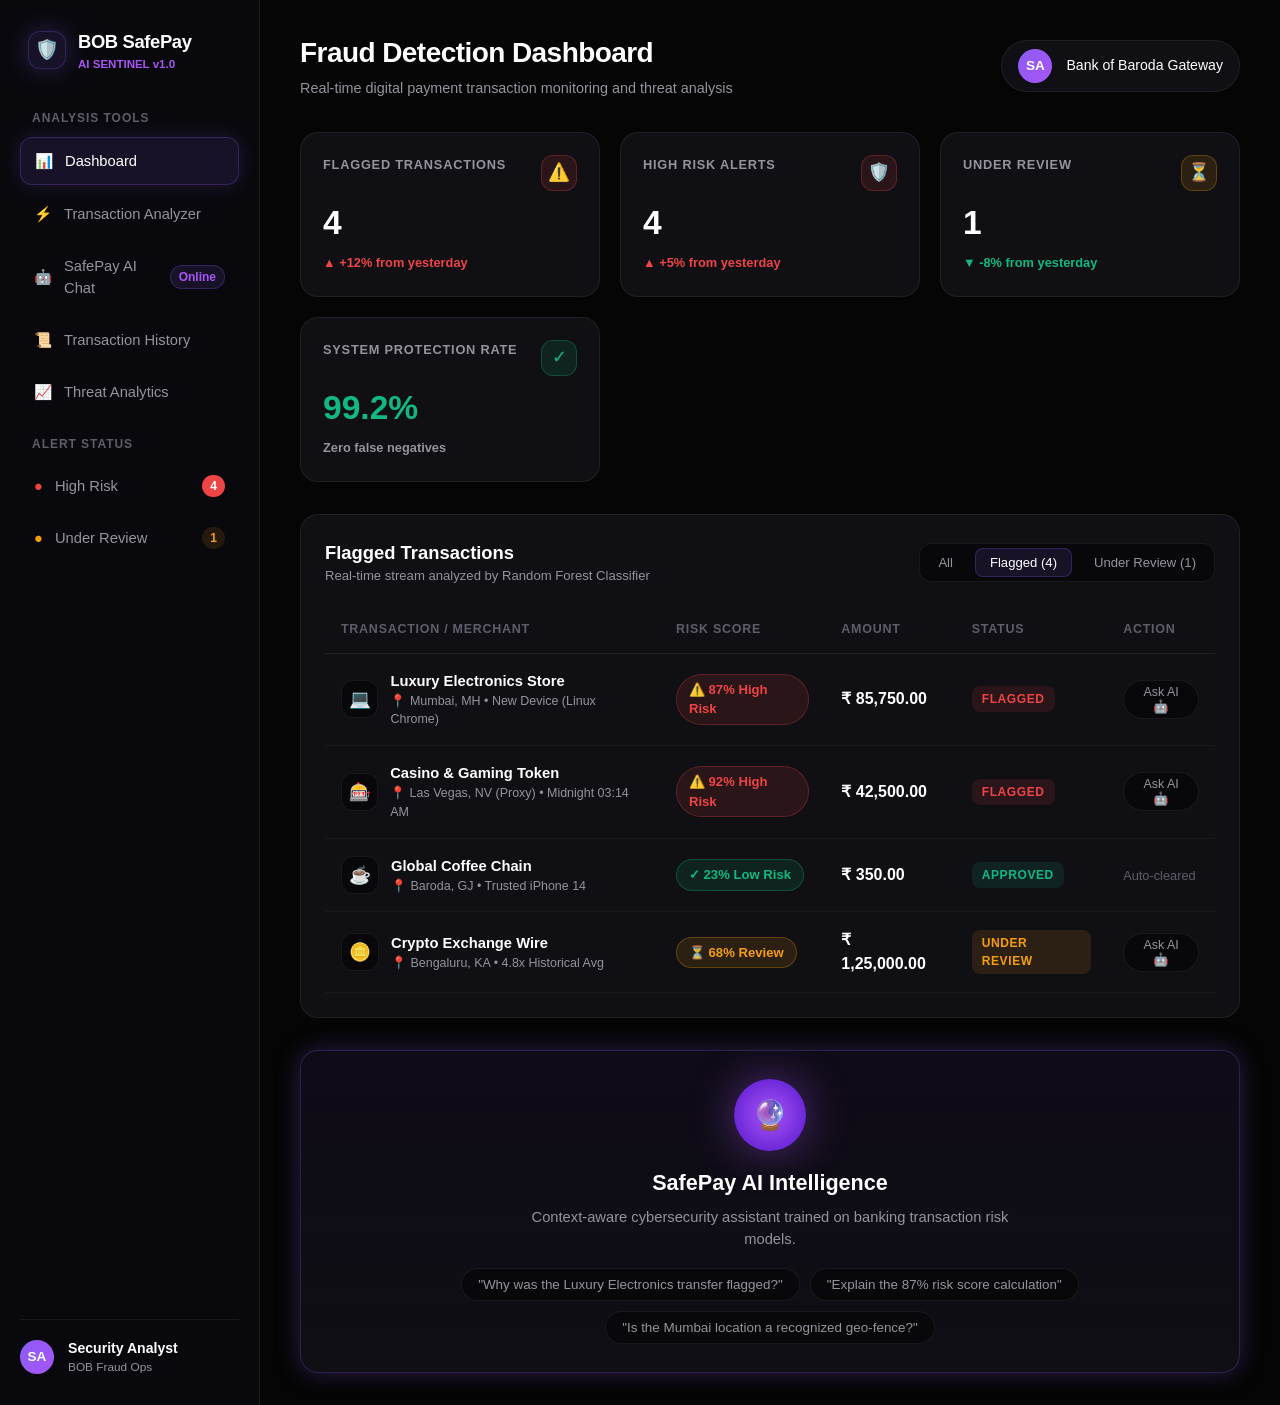
==== frontend/design_system.html @ 81b3e342 "feat: design system upgraded with Finora sidebar, FraudGuard threat tables, and Novbank AI orb" ====
<!DOCTYPE html>
<html lang="en">
<head>
  <meta charset="UTF-8">
  <meta name="viewport" content="width=device-width, initial-scale=1.0">
  <title>BOB SafePay AI — Security Operations Showcase</title>
  <link rel="stylesheet" href="css/style.css">
</head>
<body>

  <div class="app-layout">
    
    <!-- LEFT SIDEBAR (Finora Style) -->
    <aside class="sidebar">
      <div>
        <div class="brand">
          <div class="brand-icon">🛡️</div>
          <div>
            <div class="brand-title">BOB SafePay</div>
            <div style="font-size: 0.72rem; color: var(--purple-bright); font-weight: 600;">AI SENTINEL v1.0</div>
          </div>
        </div>

        <div class="nav-section-title">Analysis Tools</div>
        <ul class="nav-list">
          <li class="nav-item active">
            <div class="nav-item-content">
              <span>📊</span>
              <span>Dashboard</span>
            </div>
          </li>
          <li class="nav-item">
            <div class="nav-item-content">
              <span>⚡</span>
              <span>Transaction Analyzer</span>
            </div>
          </li>
          <li class="nav-item">
            <div class="nav-item-content">
              <span>🤖</span>
              <span>SafePay AI Chat</span>
            </div>
            <span class="nav-badge" style="background: var(--purple-subtle); color: var(--purple-bright); border: 1px solid var(--purple-border);">Online</span>
          </li>
          <li class="nav-item">
            <div class="nav-item-content">
              <span>📜</span>
              <span>Transaction History</span>
            </div>
          </li>
          <li class="nav-item">
            <div class="nav-item-content">
              <span>📈</span>
              <span>Threat Analytics</span>
            </div>
          </li>
        </ul>

        <div class="nav-section-title">Alert Status</div>
        <ul class="nav-list">
          <li class="nav-item">
            <div class="nav-item-content">
              <span style="color: var(--color-risk);">●</span>
              <span>High Risk</span>
            </div>
            <span class="nav-badge nav-badge-risk">4</span>
          </li>
          <li class="nav-item">
            <div class="nav-item-content">
              <span style="color: var(--color-review);">●</span>
              <span>Under Review</span>
            </div>
            <span class="nav-badge" style="background: var(--color-review-bg); color: var(--color-review);">1</span>
          </li>
        </ul>
      </div>

      <!-- Bottom User Snippet -->
      <div style="border-top: 1px solid var(--border-subtle); padding-top: 18px;">
        <div class="user-profile" style="background: transparent; border: none; padding: 0;">
          <div class="avatar">SA</div>
          <div>
            <div style="font-size: 0.88rem; font-weight: 600;">Security Analyst</div>
            <div style="font-size: 0.74rem; color: var(--text-muted);">BOB Fraud Ops</div>
          </div>
        </div>
      </div>
    </aside>

    <!-- MAIN CONTENT AREA -->
    <main class="main-content">
      
      <!-- TOP HEADER -->
      <header class="top-header">
        <div>
          <h1 class="page-title">Fraud Detection Dashboard</h1>
          <p class="page-subtitle">Real-time digital payment transaction monitoring and threat analysis</p>
        </div>
        <div class="user-profile">
          <div class="avatar">SA</div>
          <span style="font-size: 0.88rem; font-weight: 500;">Bank of Baroda Gateway</span>
        </div>
      </header>

      <!-- KPI THREAT CARDS (FraudGuard Style) -->
      <section class="kpi-grid">
        <div class="kpi-card">
          <div class="kpi-header">
            <div class="kpi-title">Flagged Transactions</div>
            <div class="kpi-icon kpi-icon-danger">⚠️</div>
          </div>
          <div class="kpi-value">4</div>
          <div class="kpi-trend trend-up-danger">▲ +12% from yesterday</div>
        </div>

        <div class="kpi-card">
          <div class="kpi-header">
            <div class="kpi-title">High Risk Alerts</div>
            <div class="kpi-icon kpi-icon-danger">🛡️</div>
          </div>
          <div class="kpi-value">4</div>
          <div class="kpi-trend trend-up-danger">▲ +5% from yesterday</div>
        </div>

        <div class="kpi-card">
          <div class="kpi-header">
            <div class="kpi-title">Under Review</div>
            <div class="kpi-icon kpi-icon-warning">⏳</div>
          </div>
          <div class="kpi-value">1</div>
          <div class="kpi-trend trend-down-safe">▼ -8% from yesterday</div>
        </div>

        <div class="kpi-card">
          <div class="kpi-header">
            <div class="kpi-title">System Protection Rate</div>
            <div class="kpi-icon kpi-icon-safe">✓</div>
          </div>
          <div class="kpi-value" style="color: var(--color-safe);">99.2%</div>
          <div class="kpi-trend" style="color: var(--text-muted);">Zero false negatives</div>
        </div>
      </section>

      <!-- FLAGGED TRANSACTIONS TABLE (FraudGuard Style) -->
      <section class="table-card">
        <div class="table-header-row">
          <div>
            <h2 class="table-title">Flagged Transactions</h2>
            <p style="font-size: 0.82rem; color: var(--text-muted);">Real-time stream analyzed by Random Forest Classifier</p>
          </div>
          <div class="filter-tabs">
            <button class="filter-tab">All</button>
            <button class="filter-tab active">Flagged (4)</button>
            <button class="filter-tab">Under Review (1)</button>
          </div>
        </div>

        <table class="fraud-table">
          <thead>
            <tr>
              <th>Transaction / Merchant</th>
              <th>Risk Score</th>
              <th>Amount</th>
              <th>Status</th>
              <th>Action</th>
            </tr>
          </thead>
          <tbody>
            <tr>
              <td>
                <div class="merchant-cell">
                  <div class="merchant-icon">💻</div>
                  <div>
                    <div class="merchant-name">Luxury Electronics Store</div>
                    <div class="merchant-location">📍 Mumbai, MH • New Device (Linux Chrome)</div>
                  </div>
                </div>
              </td>
              <td>
                <span class="risk-pill risk-pill-high">⚠️ 87% High Risk</span>
              </td>
              <td style="font-weight: 700; font-size: 1rem;">₹ 85,750.00</td>
              <td>
                <span class="status-badge status-flagged">Flagged</span>
              </td>
              <td>
                <button class="ai-chip" style="padding: 4px 10px; font-size: 0.78rem;">Ask AI 🤖</button>
              </td>
            </tr>

            <tr>
              <td>
                <div class="merchant-cell">
                  <div class="merchant-icon">🎰</div>
                  <div>
                    <div class="merchant-name">Casino & Gaming Token</div>
                    <div class="merchant-location">📍 Las Vegas, NV (Proxy) • Midnight 03:14 AM</div>
                  </div>
                </div>
              </td>
              <td>
                <span class="risk-pill risk-pill-high">⚠️ 92% High Risk</span>
              </td>
              <td style="font-weight: 700; font-size: 1rem;">₹ 42,500.00</td>
              <td>
                <span class="status-badge status-flagged">Flagged</span>
              </td>
              <td>
                <button class="ai-chip" style="padding: 4px 10px; font-size: 0.78rem;">Ask AI 🤖</button>
              </td>
            </tr>

            <tr>
              <td>
                <div class="merchant-cell">
                  <div class="merchant-icon">☕</div>
                  <div>
                    <div class="merchant-name">Global Coffee Chain</div>
                    <div class="merchant-location">📍 Baroda, GJ • Trusted iPhone 14</div>
                  </div>
                </div>
              </td>
              <td>
                <span class="risk-pill risk-pill-low">✓ 23% Low Risk</span>
              </td>
              <td style="font-weight: 700; font-size: 1rem;">₹ 350.00</td>
              <td>
                <span class="status-badge status-approved">Approved</span>
              </td>
              <td>
                <span style="color: var(--text-dim); font-size: 0.8rem;">Auto-cleared</span>
              </td>
            </tr>

            <tr>
              <td>
                <div class="merchant-cell">
                  <div class="merchant-icon">🪙</div>
                  <div>
                    <div class="merchant-name">Crypto Exchange Wire</div>
                    <div class="merchant-location">📍 Bengaluru, KA • 4.8x Historical Avg</div>
                  </div>
                </div>
              </td>
              <td>
                <span class="risk-pill risk-pill-review">⏳ 68% Review</span>
              </td>
              <td style="font-weight: 700; font-size: 1rem;">₹ 1,25,000.00</td>
              <td>
                <span class="status-badge status-review">Under Review</span>
              </td>
              <td>
                <button class="ai-chip" style="padding: 4px 10px; font-size: 0.78rem;">Ask AI 🤖</button>
              </td>
            </tr>
          </tbody>
        </table>
      </section>

      <!-- NOVBank-Style AI AGENT SECTION -->
      <section class="ai-agent-card">
        <div class="ai-orb">🔮</div>
        <h3 style="font-size: 1.35rem; font-weight: 700; margin-bottom: 6px;">SafePay AI Intelligence</h3>
        <p style="color: var(--text-muted); font-size: 0.92rem; max-width: 520px; margin: 0 auto;">
          Context-aware cybersecurity assistant trained on banking transaction risk models.
        </p>

        <div class="ai-chips-container">
          <button class="ai-chip">"Why was the Luxury Electronics transfer flagged?"</button>
          <button class="ai-chip">"Explain the 87% risk score calculation"</button>
          <button class="ai-chip">"Is the Mumbai location a recognized geo-fence?"</button>
        </div>
      </section>

    </main>

  </div>

</body>
</html>
---- frontend/css/style.css ----
/* ==========================================================================
   BOB SafePay AI — Premium FinTech & Cybersecurity Design System
   Inspired by: Finora Dashboard + FraudGuard Monitor + Novbank AI
   Palette: Pitch Black (#050505) + Dark Surface (#0D0D11) + Purple Glow (#8B5CF6)
   ========================================================================== */

/* --------------------------------------------------------------------------
   1. Design Tokens
   -------------------------------------------------------------------------- */
:root {
  /* Surfaces */
  --bg-app: #050505;
  --bg-sidebar: #09090D;
  --bg-card: #0F0F14;
  --bg-card-hover: #14141C;
  --bg-input: #08080B;
  --bg-table-row-hover: rgba(139, 92, 246, 0.04);

  /* Typography Colors */
  --text-main: #FFFFFF;
  --text-muted: #94949E;
  --text-dim: #5E5E6B;

  /* Purple Spectrum */
  --purple-primary: #8B5CF6;
  --purple-bright: #A855F7;
  --purple-deep: #6D28D9;
  --purple-subtle: rgba(139, 92, 246, 0.12);
  --purple-border: rgba(139, 92, 246, 0.25);
  --purple-glow: 0 0 25px rgba(139, 92, 246, 0.28);
  --purple-glow-lg: 0 0 45px rgba(168, 85, 247, 0.45);

  /* Security Status Colors (FraudGuard Style) */
  --color-safe: #10B981;
  --color-safe-bg: rgba(16, 185, 129, 0.12);
  --color-safe-border: rgba(16, 185, 129, 0.28);

  --color-review: #F59E0B;
  --color-review-bg: rgba(245, 158, 11, 0.12);
  --color-review-border: rgba(245, 158, 11, 0.28);

  --color-risk: #EF4444;
  --color-risk-bg: rgba(239, 68, 68, 0.12);
  --color-risk-border: rgba(239, 68, 68, 0.28);

  /* Borders & Radii */
  --border-subtle: rgba(255, 255, 255, 0.07);
  --border-card: rgba(255, 255, 255, 0.11);
  --radius-sm: 8px;
  --radius-md: 12px;
  --radius-lg: 18px;
  --radius-full: 9999px;

  /* Transitions */
  --transition: all 0.22s cubic-bezier(0.16, 1, 0.3, 1);
}

/* --------------------------------------------------------------------------
   2. Reset & Global Styles
   -------------------------------------------------------------------------- */
* {
  margin: 0;
  padding: 0;
  box-sizing: border-box;
}

body {
  font-family: -apple-system, BlinkMacSystemFont, 'Segoe UI', Roboto, Helvetica, Arial, sans-serif;
  background-color: var(--bg-app);
  color: var(--text-main);
  line-height: 1.5;
  -webkit-font-smoothing: antialiased;
  min-height: 100vh;
}

a {
  color: inherit;
  text-decoration: none;
}

/* --------------------------------------------------------------------------
   3. App Layout (Finora Inspired: Sidebar + Main Area)
   -------------------------------------------------------------------------- */
.app-layout {
  display: flex;
  min-height: 100vh;
}

.sidebar {
  width: 260px;
  background: var(--bg-sidebar);
  border-right: 1px solid var(--border-subtle);
  padding: 28px 20px;
  display: flex;
  flex-direction: column;
  justify-content: space-between;
  flex-shrink: 0;
}

.main-content {
  flex: 1;
  padding: 32px 40px;
  overflow-y: auto;
}

/* --------------------------------------------------------------------------
   4. Sidebar Elements
   -------------------------------------------------------------------------- */
.brand {
  display: flex;
  align-items: center;
  gap: 12px;
  margin-bottom: 36px;
  padding-left: 8px;
}

.brand-icon {
  width: 38px;
  height: 38px;
  background: var(--purple-subtle);
  border: 1px solid var(--purple-border);
  border-radius: var(--radius-md);
  display: flex;
  align-items: center;
  justify-content: center;
  font-size: 1.2rem;
  color: var(--purple-bright);
  box-shadow: var(--purple-glow);
}

.brand-title {
  font-size: 1.15rem;
  font-weight: 700;
  letter-spacing: -0.02em;
}

.nav-section-title {
  font-size: 0.75rem;
  text-transform: uppercase;
  letter-spacing: 0.08em;
  color: var(--text-dim);
  margin: 20px 0 10px 12px;
  font-weight: 600;
}

.nav-list {
  list-style: none;
  display: flex;
  flex-direction: column;
  gap: 6px;
}

.nav-item {
  display: flex;
  align-items: center;
  justify-content: space-between;
  padding: 12px 14px;
  border-radius: var(--radius-md);
  color: var(--text-muted);
  font-size: 0.92rem;
  font-weight: 500;
  transition: var(--transition);
  cursor: pointer;
}

.nav-item:hover {
  color: var(--text-main);
  background: rgba(255, 255, 255, 0.04);
}

.nav-item.active {
  color: #FFFFFF;
  background: var(--purple-subtle);
  border: 1px solid var(--purple-border);
  box-shadow: 0 0 20px rgba(139, 92, 246, 0.18);
}

.nav-item-content {
  display: flex;
  align-items: center;
  gap: 12px;
}

.nav-badge {
  font-size: 0.75rem;
  font-weight: 700;
  padding: 2px 8px;
  border-radius: var(--radius-full);
}

.nav-badge-risk {
  background: var(--color-risk);
  color: #FFFFFF;
}

/* --------------------------------------------------------------------------
   5. Top Header
   -------------------------------------------------------------------------- */
.top-header {
  display: flex;
  justify-content: space-between;
  align-items: center;
  margin-bottom: 32px;
}

.page-title {
  font-size: 1.75rem;
  font-weight: 700;
  letter-spacing: -0.02em;
}

.page-subtitle {
  font-size: 0.9rem;
  color: var(--text-muted);
  margin-top: 4px;
}

.user-profile {
  display: flex;
  align-items: center;
  gap: 14px;
  background: var(--bg-card);
  border: 1px solid var(--border-subtle);
  padding: 8px 16px;
  border-radius: var(--radius-full);
}

.avatar {
  width: 34px;
  height: 34px;
  border-radius: 50%;
  background: linear-gradient(135deg, var(--purple-primary), var(--purple-bright));
  display: flex;
  align-items: center;
  justify-content: center;
  font-weight: 700;
  font-size: 0.85rem;
}

/* --------------------------------------------------------------------------
   6. FraudGuard-Style KPI Threat Cards
   -------------------------------------------------------------------------- */
.kpi-grid {
  display: grid;
  grid-template-columns: repeat(auto-fit, minmax(240px, 1fr));
  gap: 20px;
  margin-bottom: 32px;
}

.kpi-card {
  background: var(--bg-card);
  border: 1px solid var(--border-subtle);
  border-radius: var(--radius-lg);
  padding: 22px;
  transition: var(--transition);
  position: relative;
  overflow: hidden;
}

.kpi-card:hover {
  background: var(--bg-card-hover);
  border-color: var(--border-card);
  transform: translateY(-2px);
}

.kpi-header {
  display: flex;
  justify-content: space-between;
  align-items: flex-start;
  margin-bottom: 14px;
}

.kpi-title {
  font-size: 0.8rem;
  font-weight: 600;
  text-transform: uppercase;
  letter-spacing: 0.06em;
  color: var(--text-muted);
}

.kpi-icon {
  width: 36px;
  height: 36px;
  border-radius: var(--radius-md);
  display: flex;
  align-items: center;
  justify-content: center;
  font-size: 1.1rem;
}

.kpi-icon-danger {
  background: var(--color-risk-bg);
  border: 1px solid var(--color-risk-border);
  color: var(--color-risk);
}

.kpi-icon-warning {
  background: var(--color-review-bg);
  border: 1px solid var(--color-review-border);
  color: var(--color-review);
}

.kpi-icon-safe {
  background: var(--color-safe-bg);
  border: 1px solid var(--color-safe-border);
  color: var(--color-safe);
}

.kpi-value {
  font-size: 2.1rem;
  font-weight: 700;
  line-height: 1.1;
  margin-bottom: 8px;
}

.kpi-trend {
  display: inline-flex;
  align-items: center;
  gap: 5px;
  font-size: 0.8rem;
  font-weight: 600;
}

.trend-up-danger {
  color: var(--color-risk);
}

.trend-down-safe {
  color: var(--color-safe);
}

/* --------------------------------------------------------------------------
   7. FraudGuard-Style Flagged Transactions Table
   -------------------------------------------------------------------------- */
.table-card {
  background: var(--bg-card);
  border: 1px solid var(--border-subtle);
  border-radius: var(--radius-lg);
  padding: 24px;
  margin-bottom: 32px;
}

.table-header-row {
  display: flex;
  justify-content: space-between;
  align-items: center;
  margin-bottom: 20px;
}

.table-title {
  font-size: 1.15rem;
  font-weight: 700;
}

.filter-tabs {
  display: flex;
  gap: 8px;
  background: var(--bg-input);
  padding: 4px;
  border-radius: var(--radius-md);
  border: 1px solid var(--border-subtle);
}

.filter-tab {
  padding: 6px 14px;
  border-radius: var(--radius-sm);
  font-size: 0.82rem;
  font-weight: 500;
  color: var(--text-muted);
  cursor: pointer;
  border: none;
  background: transparent;
  transition: var(--transition);
}

.filter-tab.active {
  background: var(--purple-subtle);
  color: var(--text-main);
  border: 1px solid var(--purple-border);
}

.fraud-table {
  width: 100%;
  border-collapse: collapse;
  text-align: left;
}

.fraud-table th {
  padding: 14px 16px;
  font-size: 0.78rem;
  text-transform: uppercase;
  letter-spacing: 0.06em;
  color: var(--text-dim);
  border-bottom: 1px solid var(--border-subtle);
  font-weight: 600;
}

.fraud-table td {
  padding: 16px;
  border-bottom: 1px solid rgba(255, 255, 255, 0.04);
  font-size: 0.92rem;
}

.fraud-table tr:hover td {
  background: var(--bg-table-row-hover);
}

.merchant-cell {
  display: flex;
  align-items: center;
  gap: 12px;
}

.merchant-icon {
  width: 38px;
  height: 38px;
  border-radius: var(--radius-md);
  background: var(--bg-input);
  border: 1px solid var(--border-subtle);
  display: flex;
  align-items: center;
  justify-content: center;
  font-size: 1.1rem;
}

.merchant-name {
  font-weight: 600;
  color: var(--text-main);
}

.merchant-location {
  font-size: 0.78rem;
  color: var(--text-muted);
}

.risk-pill {
  display: inline-flex;
  align-items: center;
  gap: 6px;
  font-weight: 600;
  font-size: 0.82rem;
  padding: 5px 12px;
  border-radius: var(--radius-full);
}

.risk-pill-high {
  background: var(--color-risk-bg);
  border: 1px solid var(--color-risk-border);
  color: var(--color-risk);
}

.risk-pill-low {
  background: var(--color-safe-bg);
  border: 1px solid var(--color-safe-border);
  color: var(--color-safe);
}

.risk-pill-review {
  background: var(--color-review-bg);
  border: 1px solid var(--color-review-border);
  color: var(--color-review);
}

.status-badge {
  display: inline-block;
  font-size: 0.75rem;
  font-weight: 700;
  letter-spacing: 0.05em;
  padding: 4px 10px;
  border-radius: var(--radius-sm);
  text-transform: uppercase;
}

.status-flagged {
  background: var(--color-risk-bg);
  color: var(--color-risk);
}

.status-approved {
  background: var(--color-safe-bg);
  color: var(--color-safe);
}

.status-review {
  background: var(--color-review-bg);
  color: var(--color-review);
}

/* --------------------------------------------------------------------------
   8. Novbank-Style AI Assistant Security Orb
   -------------------------------------------------------------------------- */
.ai-agent-card {
  background: linear-gradient(180deg, rgba(139, 92, 246, 0.08) 0%, var(--bg-card) 100%);
  border: 1px solid var(--purple-border);
  box-shadow: var(--purple-glow);
  border-radius: var(--radius-lg);
  padding: 28px;
  text-align: center;
  position: relative;
  overflow: hidden;
}

.ai-orb {
  width: 72px;
  height: 72px;
  border-radius: 50%;
  margin: 0 auto 16px;
  background: radial-gradient(circle, var(--purple-bright) 0%, var(--purple-deep) 70%, transparent 100%);
  box-shadow: var(--purple-glow-lg);
  animation: orb-pulse 3s infinite ease-in-out;
  display: flex;
  align-items: center;
  justify-content: center;
  font-size: 1.8rem;
}

@keyframes orb-pulse {
  0%, 100% {
    transform: scale(1);
    box-shadow: 0 0 25px rgba(168, 85, 247, 0.4);
  }
  50% {
    transform: scale(1.08);
    box-shadow: 0 0 45px rgba(168, 85, 247, 0.7);
  }
}

.ai-chips-container {
  display: flex;
  justify-content: center;
  gap: 10px;
  flex-wrap: wrap;
  margin-top: 18px;
}

.ai-chip {
  background: var(--bg-input);
  border: 1px solid var(--border-subtle);
  color: var(--text-muted);
  font-size: 0.84rem;
  padding: 8px 16px;
  border-radius: var(--radius-full);
  cursor: pointer;
  transition: var(--transition);
}

.ai-chip:hover {
  background: var(--purple-subtle);
  border-color: var(--purple-border);
  color: var(--text-main);
  transform: translateY(-1px);
}
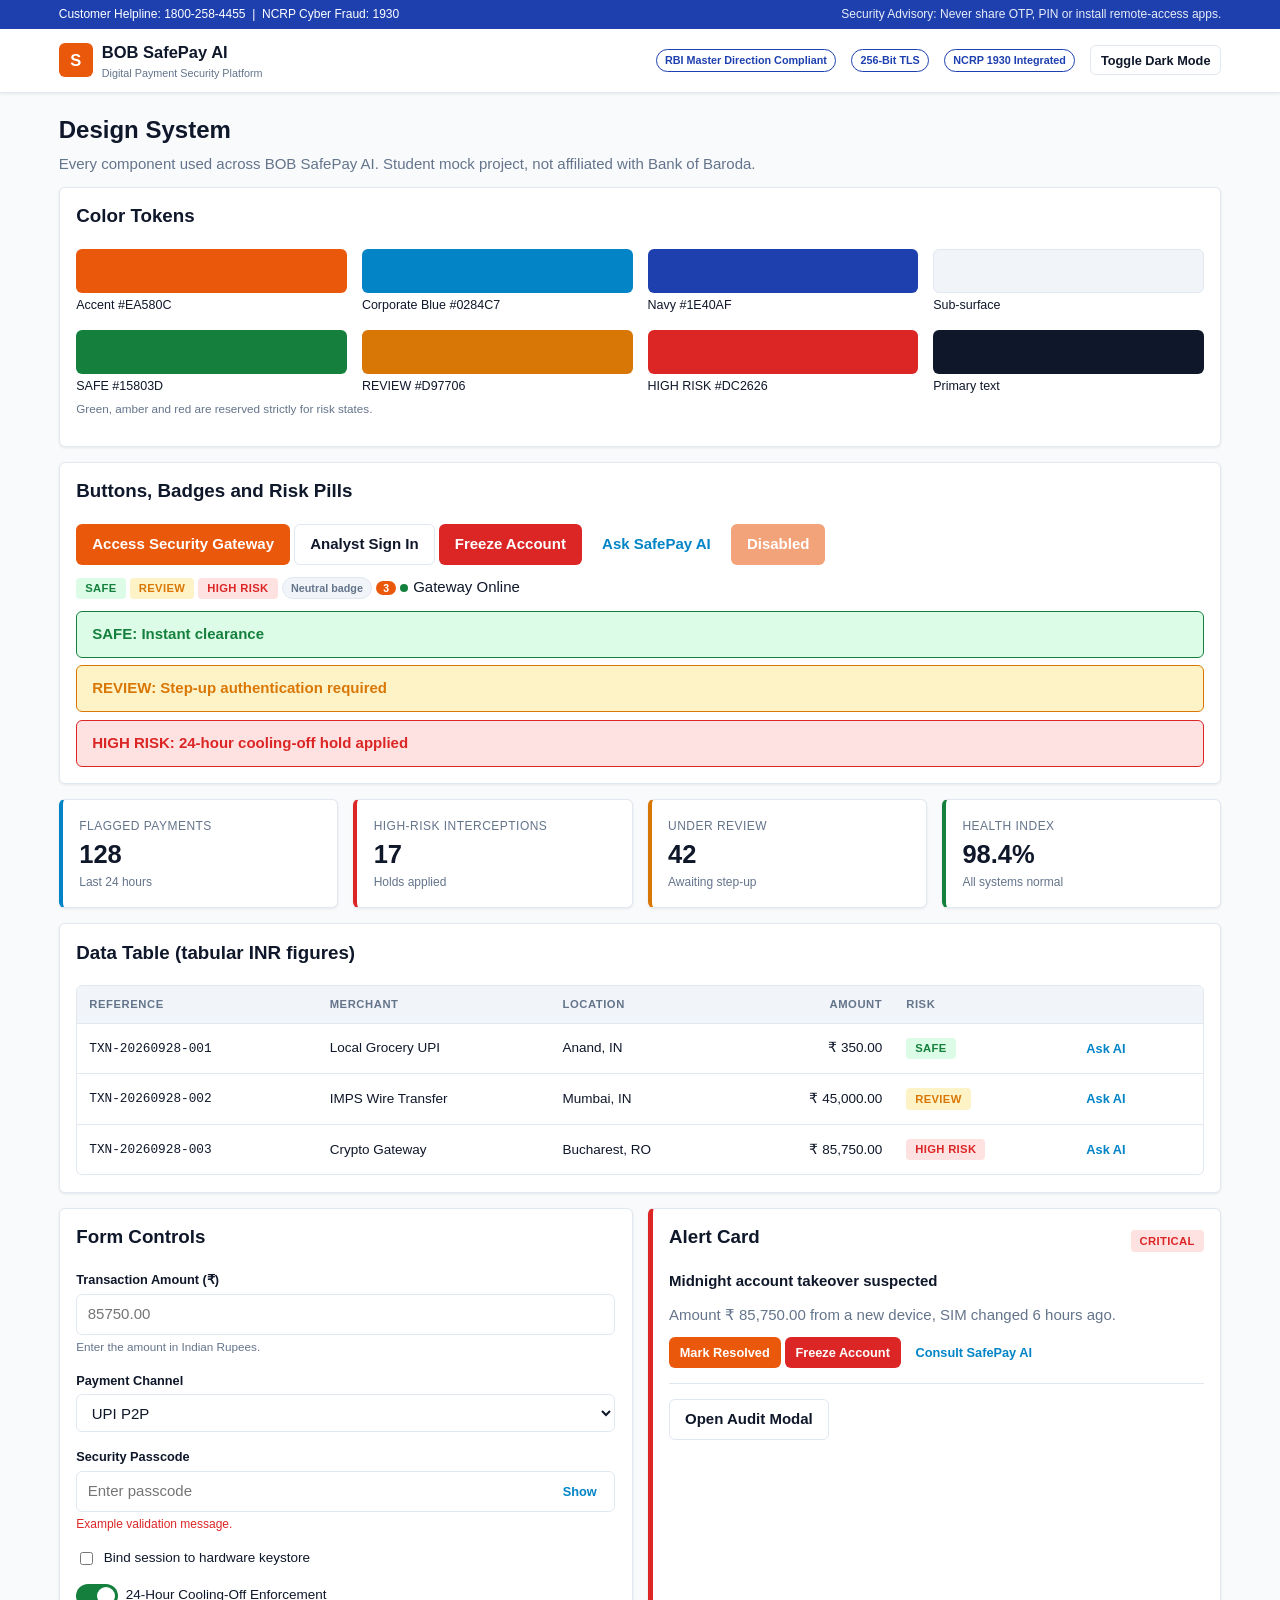
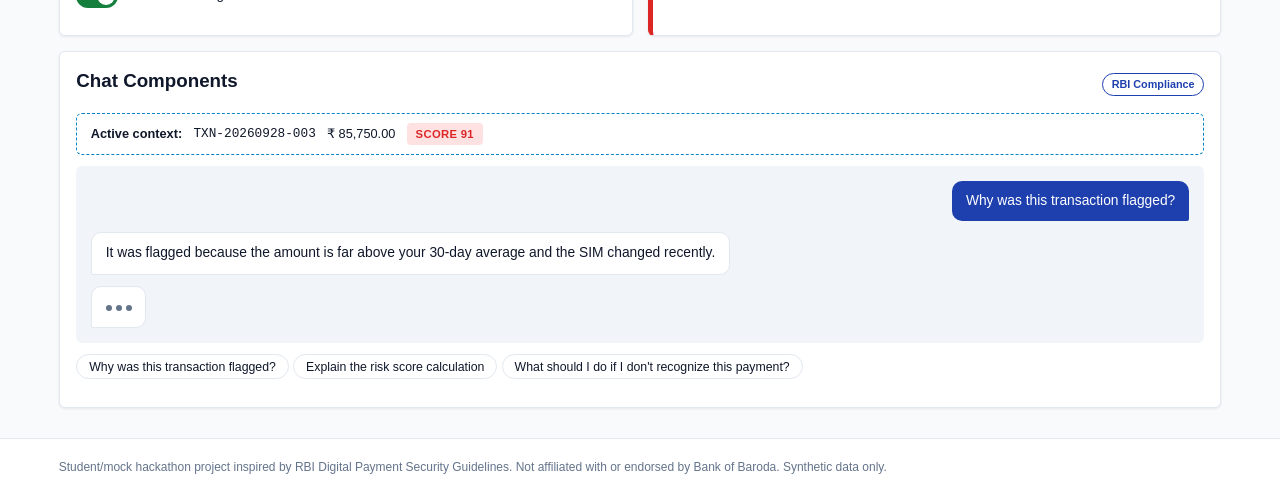
==== commit 5bf6da99: "feat: institutional banking design system and component style guide" ====
--- a/frontend/design_system.html
+++ b/frontend/design_system.html
@@ -3,278 +3,203 @@
 <head>
   <meta charset="UTF-8">
   <meta name="viewport" content="width=device-width, initial-scale=1.0">
-  <title>BOB SafePay AI — Security Operations Showcase</title>
+  <title>Design System | BOB SafePay AI</title>
   <link rel="stylesheet" href="css/style.css">
 </head>
 <body>
 
-  <div class="app-layout">
-    
-    <!-- LEFT SIDEBAR (Finora Style) -->
-    <aside class="sidebar">
-      <div>
-        <div class="brand">
-          <div class="brand-icon">🛡️</div>
-          <div>
-            <div class="brand-title">BOB SafePay</div>
-            <div style="font-size: 0.72rem; color: var(--purple-bright); font-weight: 600;">AI SENTINEL v1.0</div>
-          </div>
-        </div>
-
-        <div class="nav-section-title">Analysis Tools</div>
-        <ul class="nav-list">
-          <li class="nav-item active">
-            <div class="nav-item-content">
-              <span>📊</span>
-              <span>Dashboard</span>
-            </div>
-          </li>
-          <li class="nav-item">
-            <div class="nav-item-content">
-              <span>⚡</span>
-              <span>Transaction Analyzer</span>
-            </div>
-          </li>
-          <li class="nav-item">
-            <div class="nav-item-content">
-              <span>🤖</span>
-              <span>SafePay AI Chat</span>
-            </div>
-            <span class="nav-badge" style="background: var(--purple-subtle); color: var(--purple-bright); border: 1px solid var(--purple-border);">Online</span>
-          </li>
-          <li class="nav-item">
-            <div class="nav-item-content">
-              <span>📜</span>
-              <span>Transaction History</span>
-            </div>
-          </li>
-          <li class="nav-item">
-            <div class="nav-item-content">
-              <span>📈</span>
-              <span>Threat Analytics</span>
-            </div>
-          </li>
-        </ul>
-
-        <div class="nav-section-title">Alert Status</div>
-        <ul class="nav-list">
-          <li class="nav-item">
-            <div class="nav-item-content">
-              <span style="color: var(--color-risk);">●</span>
-              <span>High Risk</span>
-            </div>
-            <span class="nav-badge nav-badge-risk">4</span>
-          </li>
-          <li class="nav-item">
-            <div class="nav-item-content">
-              <span style="color: var(--color-review);">●</span>
-              <span>Under Review</span>
-            </div>
-            <span class="nav-badge" style="background: var(--color-review-bg); color: var(--color-review);">1</span>
-          </li>
-        </ul>
-      </div>
-
-      <!-- Bottom User Snippet -->
-      <div style="border-top: 1px solid var(--border-subtle); padding-top: 18px;">
-        <div class="user-profile" style="background: transparent; border: none; padding: 0;">
-          <div class="avatar">SA</div>
-          <div>
-            <div style="font-size: 0.88rem; font-weight: 600;">Security Analyst</div>
-            <div style="font-size: 0.74rem; color: var(--text-muted);">BOB Fraud Ops</div>
-          </div>
-        </div>
-      </div>
-    </aside>
-
-    <!-- MAIN CONTENT AREA -->
-    <main class="main-content">
-      
-      <!-- TOP HEADER -->
-      <header class="top-header">
-        <div>
-          <h1 class="page-title">Fraud Detection Dashboard</h1>
-          <p class="page-subtitle">Real-time digital payment transaction monitoring and threat analysis</p>
-        </div>
-        <div class="user-profile">
-          <div class="avatar">SA</div>
-          <span style="font-size: 0.88rem; font-weight: 500;">Bank of Baroda Gateway</span>
-        </div>
-      </header>
-
-      <!-- KPI THREAT CARDS (FraudGuard Style) -->
-      <section class="kpi-grid">
-        <div class="kpi-card">
-          <div class="kpi-header">
-            <div class="kpi-title">Flagged Transactions</div>
-            <div class="kpi-icon kpi-icon-danger">⚠️</div>
-          </div>
-          <div class="kpi-value">4</div>
-          <div class="kpi-trend trend-up-danger">▲ +12% from yesterday</div>
-        </div>
-
-        <div class="kpi-card">
-          <div class="kpi-header">
-            <div class="kpi-title">High Risk Alerts</div>
-            <div class="kpi-icon kpi-icon-danger">🛡️</div>
-          </div>
-          <div class="kpi-value">4</div>
-          <div class="kpi-trend trend-up-danger">▲ +5% from yesterday</div>
-        </div>
-
-        <div class="kpi-card">
-          <div class="kpi-header">
-            <div class="kpi-title">Under Review</div>
-            <div class="kpi-icon kpi-icon-warning">⏳</div>
-          </div>
-          <div class="kpi-value">1</div>
-          <div class="kpi-trend trend-down-safe">▼ -8% from yesterday</div>
-        </div>
-
-        <div class="kpi-card">
-          <div class="kpi-header">
-            <div class="kpi-title">System Protection Rate</div>
-            <div class="kpi-icon kpi-icon-safe">✓</div>
-          </div>
-          <div class="kpi-value" style="color: var(--color-safe);">99.2%</div>
-          <div class="kpi-trend" style="color: var(--text-muted);">Zero false negatives</div>
-        </div>
-      </section>
-
-      <!-- FLAGGED TRANSACTIONS TABLE (FraudGuard Style) -->
-      <section class="table-card">
-        <div class="table-header-row">
-          <div>
-            <h2 class="table-title">Flagged Transactions</h2>
-            <p style="font-size: 0.82rem; color: var(--text-muted);">Real-time stream analyzed by Random Forest Classifier</p>
-          </div>
-          <div class="filter-tabs">
-            <button class="filter-tab">All</button>
-            <button class="filter-tab active">Flagged (4)</button>
-            <button class="filter-tab">Under Review (1)</button>
-          </div>
-        </div>
-
-        <table class="fraud-table">
+  <div class="top-strip">
+    <div class="container">
+      <span>Customer Helpline: 1800-258-4455 &nbsp;|&nbsp; NCRP Cyber Fraud: 1930</span>
+      <span class="ticker">Security Advisory: Never share OTP, PIN or install remote-access apps.</span>
+    </div>
+  </div>
+
+  <header class="site-header">
+    <div class="container">
+      <a class="brand" href="index.html">
+        <span class="brand-mark">S</span>
+        <span>BOB SafePay AI<small>Digital Payment Security Platform</small></span>
+      </a>
+      <div class="nav-links">
+        <span class="badge badge-compliance">RBI Master Direction Compliant</span>
+        <span class="badge badge-compliance">256-Bit TLS</span>
+        <span class="badge badge-compliance">NCRP 1930 Integrated</span>
+        <button class="btn btn-secondary btn-sm" id="themeBtn" type="button">Toggle Dark Mode</button>
+      </div>
+    </div>
+  </header>
+
+  <main class="container" style="padding-top:1.5rem;">
+    <h1>Design System</h1>
+    <p class="muted">Every component used across BOB SafePay AI. Student mock project, not affiliated with Bank of Baroda.</p>
+
+    <!-- COLOR PALETTE -->
+    <section class="card" style="margin-bottom:1rem;">
+      <div class="card-header"><h2>Color Tokens</h2></div>
+      <div class="grid grid-4">
+        <div><div style="height:44px;background:var(--accent);border-radius:6px"></div><small>Accent #EA580C</small></div>
+        <div><div style="height:44px;background:var(--blue);border-radius:6px"></div><small>Corporate Blue #0284C7</small></div>
+        <div><div style="height:44px;background:var(--navy);border-radius:6px"></div><small>Navy #1E40AF</small></div>
+        <div><div style="height:44px;background:var(--surface-2);border:1px solid var(--border);border-radius:6px"></div><small>Sub-surface</small></div>
+        <div><div style="height:44px;background:var(--safe);border-radius:6px"></div><small>SAFE #15803D</small></div>
+        <div><div style="height:44px;background:var(--review);border-radius:6px"></div><small>REVIEW #D97706</small></div>
+        <div><div style="height:44px;background:var(--high);border-radius:6px"></div><small>HIGH RISK #DC2626</small></div>
+        <div><div style="height:44px;background:var(--text);border-radius:6px"></div><small>Primary text</small></div>
+      </div>
+      <p class="helper">Green, amber and red are reserved strictly for risk states.</p>
+    </section>
+
+    <!-- BUTTONS & PILLS -->
+    <section class="card" style="margin-bottom:1rem;">
+      <div class="card-header"><h2>Buttons, Badges and Risk Pills</h2></div>
+      <p>
+        <button class="btn btn-primary" type="button">Access Security Gateway</button>
+        <button class="btn btn-secondary" type="button">Analyst Sign In</button>
+        <button class="btn btn-danger" type="button">Freeze Account</button>
+        <button class="btn btn-ghost" type="button">Ask SafePay AI</button>
+        <button class="btn btn-primary" type="button" disabled>Disabled</button>
+      </p>
+      <p>
+        <span class="pill pill-safe">Safe</span>
+        <span class="pill pill-review">Review</span>
+        <span class="pill pill-high">High Risk</span>
+        <span class="badge">Neutral badge</span>
+        <span class="nav-badge">3</span>
+        <span><span class="status-dot"></span>Gateway Online</span>
+      </p>
+      <div class="banner banner-safe" style="margin-bottom:.5rem">SAFE: Instant clearance</div>
+      <div class="banner banner-review" style="margin-bottom:.5rem">REVIEW: Step-up authentication required</div>
+      <div class="banner banner-high">HIGH RISK: 24-hour cooling-off hold applied</div>
+    </section>
+
+    <!-- KPI CARDS -->
+    <section style="margin-bottom:1rem;">
+      <div class="grid grid-4">
+        <div class="card kpi kpi-blue"><div class="kpi-label">Flagged Payments</div><div class="kpi-value">128</div><div class="kpi-note">Last 24 hours</div></div>
+        <div class="card kpi kpi-high"><div class="kpi-label">High-Risk Interceptions</div><div class="kpi-value">17</div><div class="kpi-note">Holds applied</div></div>
+        <div class="card kpi kpi-review"><div class="kpi-label">Under Review</div><div class="kpi-value">42</div><div class="kpi-note">Awaiting step-up</div></div>
+        <div class="card kpi kpi-safe"><div class="kpi-label">Health Index</div><div class="kpi-value">98.4%</div><div class="kpi-note">All systems normal</div></div>
+      </div>
+    </section>
+
+    <!-- TABLE -->
+    <section class="card" style="margin-bottom:1rem;">
+      <div class="card-header"><h2>Data Table (tabular INR figures)</h2></div>
+      <div class="table-wrap">
+        <table class="data">
           <thead>
-            <tr>
-              <th>Transaction / Merchant</th>
-              <th>Risk Score</th>
-              <th>Amount</th>
-              <th>Status</th>
-              <th>Action</th>
-            </tr>
+            <tr><th>Reference</th><th>Merchant</th><th>Location</th><th class="num">Amount</th><th>Risk</th><th></th></tr>
           </thead>
           <tbody>
-            <tr>
-              <td>
-                <div class="merchant-cell">
-                  <div class="merchant-icon">💻</div>
-                  <div>
-                    <div class="merchant-name">Luxury Electronics Store</div>
-                    <div class="merchant-location">📍 Mumbai, MH • New Device (Linux Chrome)</div>
-                  </div>
-                </div>
-              </td>
-              <td>
-                <span class="risk-pill risk-pill-high">⚠️ 87% High Risk</span>
-              </td>
-              <td style="font-weight: 700; font-size: 1rem;">₹ 85,750.00</td>
-              <td>
-                <span class="status-badge status-flagged">Flagged</span>
-              </td>
-              <td>
-                <button class="ai-chip" style="padding: 4px 10px; font-size: 0.78rem;">Ask AI 🤖</button>
-              </td>
-            </tr>
-
-            <tr>
-              <td>
-                <div class="merchant-cell">
-                  <div class="merchant-icon">🎰</div>
-                  <div>
-                    <div class="merchant-name">Casino & Gaming Token</div>
-                    <div class="merchant-location">📍 Las Vegas, NV (Proxy) • Midnight 03:14 AM</div>
-                  </div>
-                </div>
-              </td>
-              <td>
-                <span class="risk-pill risk-pill-high">⚠️ 92% High Risk</span>
-              </td>
-              <td style="font-weight: 700; font-size: 1rem;">₹ 42,500.00</td>
-              <td>
-                <span class="status-badge status-flagged">Flagged</span>
-              </td>
-              <td>
-                <button class="ai-chip" style="padding: 4px 10px; font-size: 0.78rem;">Ask AI 🤖</button>
-              </td>
-            </tr>
-
-            <tr>
-              <td>
-                <div class="merchant-cell">
-                  <div class="merchant-icon">☕</div>
-                  <div>
-                    <div class="merchant-name">Global Coffee Chain</div>
-                    <div class="merchant-location">📍 Baroda, GJ • Trusted iPhone 14</div>
-                  </div>
-                </div>
-              </td>
-              <td>
-                <span class="risk-pill risk-pill-low">✓ 23% Low Risk</span>
-              </td>
-              <td style="font-weight: 700; font-size: 1rem;">₹ 350.00</td>
-              <td>
-                <span class="status-badge status-approved">Approved</span>
-              </td>
-              <td>
-                <span style="color: var(--text-dim); font-size: 0.8rem;">Auto-cleared</span>
-              </td>
-            </tr>
-
-            <tr>
-              <td>
-                <div class="merchant-cell">
-                  <div class="merchant-icon">🪙</div>
-                  <div>
-                    <div class="merchant-name">Crypto Exchange Wire</div>
-                    <div class="merchant-location">📍 Bengaluru, KA • 4.8x Historical Avg</div>
-                  </div>
-                </div>
-              </td>
-              <td>
-                <span class="risk-pill risk-pill-review">⏳ 68% Review</span>
-              </td>
-              <td style="font-weight: 700; font-size: 1rem;">₹ 1,25,000.00</td>
-              <td>
-                <span class="status-badge status-review">Under Review</span>
-              </td>
-              <td>
-                <button class="ai-chip" style="padding: 4px 10px; font-size: 0.78rem;">Ask AI 🤖</button>
-              </td>
-            </tr>
+            <tr><td class="mono">TXN-20260928-001</td><td>Local Grocery UPI</td><td>Anand, IN</td><td class="num">&#8377; 350.00</td><td><span class="pill pill-safe">Safe</span></td><td><button class="btn btn-ghost btn-sm" type="button">Ask AI</button></td></tr>
+            <tr><td class="mono">TXN-20260928-002</td><td>IMPS Wire Transfer</td><td>Mumbai, IN</td><td class="num">&#8377; 45,000.00</td><td><span class="pill pill-review">Review</span></td><td><button class="btn btn-ghost btn-sm" type="button">Ask AI</button></td></tr>
+            <tr><td class="mono">TXN-20260928-003</td><td>Crypto Gateway</td><td>Bucharest, RO</td><td class="num">&#8377; 85,750.00</td><td><span class="pill pill-high">High Risk</span></td><td><button class="btn btn-ghost btn-sm" type="button">Ask AI</button></td></tr>
           </tbody>
         </table>
-      </section>
-
-      <!-- NOVBank-Style AI AGENT SECTION -->
-      <section class="ai-agent-card">
-        <div class="ai-orb">🔮</div>
-        <h3 style="font-size: 1.35rem; font-weight: 700; margin-bottom: 6px;">SafePay AI Intelligence</h3>
-        <p style="color: var(--text-muted); font-size: 0.92rem; max-width: 520px; margin: 0 auto;">
-          Context-aware cybersecurity assistant trained on banking transaction risk models.
+      </div>
+    </section>
+
+    <!-- FORM + ALERT -->
+    <section class="grid grid-2" style="margin-bottom:1rem;">
+      <div class="card">
+        <div class="card-header"><h2>Form Controls</h2></div>
+        <div class="form-group">
+          <label for="amt">Transaction Amount (&#8377;)</label>
+          <input class="input" id="amt" type="number" placeholder="85750.00">
+          <div class="helper">Enter the amount in Indian Rupees.</div>
+        </div>
+        <div class="form-group">
+          <label for="ch">Payment Channel</label>
+          <select class="input" id="ch">
+            <option>UPI P2P</option><option>UPI P2M QR</option><option>IMPS Wire</option><option>Crypto Gateway</option>
+          </select>
+        </div>
+        <div class="form-group">
+          <label for="pw">Security Passcode</label>
+          <div class="input-group">
+            <input class="input" id="pw" type="password" placeholder="Enter passcode">
+            <button class="btn btn-ghost btn-sm toggle-vis" type="button" id="showPw">Show</button>
+          </div>
+          <div class="error-text">Example validation message.</div>
+        </div>
+        <div class="check-row"><input type="checkbox" id="bind"><label for="bind">Bind session to hardware keystore</label></div>
+        <p style="margin-top:1rem" class="check-row">
+          <label class="switch"><input type="checkbox" checked aria-label="24-hour cooling-off"><span class="slider"></span></label>
+          24-Hour Cooling-Off Enforcement
         </p>
-
-        <div class="ai-chips-container">
-          <button class="ai-chip">"Why was the Luxury Electronics transfer flagged?"</button>
-          <button class="ai-chip">"Explain the 87% risk score calculation"</button>
-          <button class="ai-chip">"Is the Mumbai location a recognized geo-fence?"</button>
-        </div>
-      </section>
-
-    </main>
-
+      </div>
+
+      <div class="card alert-card alert-critical">
+        <div class="card-header">
+          <h2>Alert Card</h2><span class="pill pill-high">Critical</span>
+        </div>
+        <p><strong>Midnight account takeover suspected</strong></p>
+        <p class="muted">Amount &#8377; 85,750.00 from a new device, SIM changed 6 hours ago.</p>
+        <button class="btn btn-primary btn-sm" type="button">Mark Resolved</button>
+        <button class="btn btn-danger btn-sm" type="button">Freeze Account</button>
+        <button class="btn btn-ghost btn-sm" type="button">Consult SafePay AI</button>
+        <hr style="border:none;border-top:1px solid var(--border);margin:1rem 0">
+        <button class="btn btn-secondary" type="button" id="openModal">Open Audit Modal</button>
+      </div>
+    </section>
+
+    <!-- CHAT -->
+    <section class="card">
+      <div class="card-header"><h2>Chat Components</h2><span class="badge badge-compliance">RBI Compliance</span></div>
+      <div class="context-strip" style="margin-bottom:.75rem">
+        <strong>Active context:</strong>
+        <span class="mono">TXN-20260928-003</span>
+        <span class="num">&#8377; 85,750.00</span>
+        <span class="pill pill-high">Score 91</span>
+      </div>
+      <div class="chat-area">
+        <div class="bubble bubble-user">Why was this transaction flagged?</div>
+        <div class="bubble bubble-ai">It was flagged because the amount is far above your 30-day average and the SIM changed recently.</div>
+        <div class="bubble bubble-ai"><span class="typing"><span></span><span></span><span></span></span></div>
+      </div>
+      <p style="margin-top:.75rem">
+        <button class="chip" type="button">Why was this transaction flagged?</button>
+        <button class="chip" type="button">Explain the risk score calculation</button>
+        <button class="chip" type="button">What should I do if I don't recognize this payment?</button>
+      </p>
+    </section>
+  </main>
+
+  <footer class="site-footer">
+    <div class="container">
+      Student/mock hackathon project inspired by RBI Digital Payment Security Guidelines. Not affiliated with or endorsed by Bank of Baroda. Synthetic data only.
+    </div>
+  </footer>
+
+  <!-- MODAL -->
+  <div class="modal-backdrop" id="modal" role="dialog" aria-modal="true" aria-labelledby="mTitle">
+    <div class="modal">
+      <h2 id="mTitle">Cryptographic Audit Record</h2>
+      <p class="muted">IP 103.21.xx.xx &nbsp;|&nbsp; TEE hash <span class="mono">a91f...c3d2</span></p>
+      <button class="btn btn-primary" type="button" id="closeModal">Close</button>
+    </div>
   </div>
 
+  <script>
+    // Theme toggle
+    document.getElementById('themeBtn').addEventListener('click', function () {
+      var html = document.documentElement;
+      html.setAttribute('data-theme', html.getAttribute('data-theme') === 'dark' ? 'light' : 'dark');
+    });
+    // Show/hide password
+    document.getElementById('showPw').addEventListener('click', function () {
+      var pw = document.getElementById('pw');
+      var show = pw.type === 'password';
+      pw.type = show ? 'text' : 'password';
+      this.textContent = show ? 'Hide' : 'Show';
+    });
+    // Modal
+    var modal = document.getElementById('modal');
+    document.getElementById('openModal').addEventListener('click', function () { modal.classList.add('open'); });
+    document.getElementById('closeModal').addEventListener('click', function () { modal.classList.remove('open'); });
+    modal.addEventListener('click', function (e) { if (e.target === modal) modal.classList.remove('open'); });
+    document.addEventListener('keydown', function (e) { if (e.key === 'Escape') modal.classList.remove('open'); });
+  </script>
 </body>
 </html>
--- a/frontend/css/style.css
+++ b/frontend/css/style.css
@@ -1,552 +1,259 @@
-/* ==========================================================================
-   BOB SafePay AI — Premium FinTech & Cybersecurity Design System
-   Inspired by: Finora Dashboard + FraudGuard Monitor + Novbank AI
-   Palette: Pitch Black (#050505) + Dark Surface (#0D0D11) + Purple Glow (#8B5CF6)
-   ========================================================================== */
-
-/* --------------------------------------------------------------------------
-   1. Design Tokens
-   -------------------------------------------------------------------------- */
+/* ==========================================================
+   BOB SafePay AI - Institutional Design System v1.0
+   ========================================================== */
+
+/* ---------- 1. DESIGN TOKENS (Light theme default) ---------- */
 :root {
-  /* Surfaces */
-  --bg-app: #050505;
-  --bg-sidebar: #09090D;
-  --bg-card: #0F0F14;
-  --bg-card-hover: #14141C;
-  --bg-input: #08080B;
-  --bg-table-row-hover: rgba(139, 92, 246, 0.04);
-
-  /* Typography Colors */
-  --text-main: #FFFFFF;
-  --text-muted: #94949E;
-  --text-dim: #5E5E6B;
-
-  /* Purple Spectrum */
-  --purple-primary: #8B5CF6;
-  --purple-bright: #A855F7;
-  --purple-deep: #6D28D9;
-  --purple-subtle: rgba(139, 92, 246, 0.12);
-  --purple-border: rgba(139, 92, 246, 0.25);
-  --purple-glow: 0 0 25px rgba(139, 92, 246, 0.28);
-  --purple-glow-lg: 0 0 45px rgba(168, 85, 247, 0.45);
-
-  /* Security Status Colors (FraudGuard Style) */
-  --color-safe: #10B981;
-  --color-safe-bg: rgba(16, 185, 129, 0.12);
-  --color-safe-border: rgba(16, 185, 129, 0.28);
-
-  --color-review: #F59E0B;
-  --color-review-bg: rgba(245, 158, 11, 0.12);
-  --color-review-border: rgba(245, 158, 11, 0.28);
-
-  --color-risk: #EF4444;
-  --color-risk-bg: rgba(239, 68, 68, 0.12);
-  --color-risk-border: rgba(239, 68, 68, 0.28);
-
-  /* Borders & Radii */
-  --border-subtle: rgba(255, 255, 255, 0.07);
-  --border-card: rgba(255, 255, 255, 0.11);
-  --radius-sm: 8px;
-  --radius-md: 12px;
-  --radius-lg: 18px;
-  --radius-full: 9999px;
-
-  /* Transitions */
-  --transition: all 0.22s cubic-bezier(0.16, 1, 0.3, 1);
-}
-
-/* --------------------------------------------------------------------------
-   2. Reset & Global Styles
-   -------------------------------------------------------------------------- */
-* {
+  --bg: #F8FAFC;
+  --surface: #FFFFFF;
+  --surface-2: #F1F5F9;
+  --text: #0F172A;
+  --muted: #64748B;
+  --border: #E2E8F0;
+
+  --accent: #EA580C;
+  --accent-hover: #C2410C;
+  --accent-soft: #FFEDD5;
+  --blue: #0284C7;
+  --navy: #1E40AF;
+
+  --safe: #15803D;
+  --safe-soft: #DCFCE7;
+  --review: #D97706;
+  --review-soft: #FEF3C7;
+  --high: #DC2626;
+  --high-soft: #FEE2E2;
+
+  --shadow: 0 1px 3px rgba(0, 0, 0, 0.08);
+  --radius: 6px;
+  --font: "Segoe UI", Roboto, "Helvetica Neue", Arial, sans-serif;
+  --mono: "Consolas", "SFMono-Regular", Menlo, monospace;
+}
+
+/* ---------- 2. DARK THEME ---------- */
+[data-theme="dark"] {
+  --bg: #0B0F19;
+  --surface: #111827;
+  --surface-2: #0F172A;
+  --text: #F8FAFC;
+  --muted: #94A3B8;
+  --border: #1E293B;
+  --accent-soft: #431407;
+  --safe: #16A34A;
+  --safe-soft: #052E16;
+  --review: #F59E0B;
+  --review-soft: #451A03;
+  --high: #EF4444;
+  --high-soft: #450A0A;
+  --shadow: 0 1px 3px rgba(0, 0, 0, 0.5);
+}
+
+/* ---------- 3. BASE ---------- */
+*, *::before, *::after { box-sizing: border-box; }
+html { font-size: 15px; }
+body {
   margin: 0;
-  padding: 0;
-  box-sizing: border-box;
-}
-
-body {
-  font-family: -apple-system, BlinkMacSystemFont, 'Segoe UI', Roboto, Helvetica, Arial, sans-serif;
-  background-color: var(--bg-app);
-  color: var(--text-main);
+  font-family: var(--font);
+  background: var(--bg);
+  color: var(--text);
   line-height: 1.5;
-  -webkit-font-smoothing: antialiased;
-  min-height: 100vh;
-}
-
-a {
-  color: inherit;
-  text-decoration: none;
-}
-
-/* --------------------------------------------------------------------------
-   3. App Layout (Finora Inspired: Sidebar + Main Area)
-   -------------------------------------------------------------------------- */
-.app-layout {
-  display: flex;
-  min-height: 100vh;
-}
-
-.sidebar {
-  width: 260px;
-  background: var(--bg-sidebar);
-  border-right: 1px solid var(--border-subtle);
-  padding: 28px 20px;
-  display: flex;
-  flex-direction: column;
-  justify-content: space-between;
-  flex-shrink: 0;
-}
-
-.main-content {
-  flex: 1;
-  padding: 32px 40px;
-  overflow-y: auto;
-}
-
-/* --------------------------------------------------------------------------
-   4. Sidebar Elements
-   -------------------------------------------------------------------------- */
-.brand {
-  display: flex;
-  align-items: center;
-  gap: 12px;
-  margin-bottom: 36px;
-  padding-left: 8px;
-}
-
-.brand-icon {
-  width: 38px;
-  height: 38px;
-  background: var(--purple-subtle);
-  border: 1px solid var(--purple-border);
-  border-radius: var(--radius-md);
-  display: flex;
-  align-items: center;
-  justify-content: center;
-  font-size: 1.2rem;
-  color: var(--purple-bright);
-  box-shadow: var(--purple-glow);
-}
-
-.brand-title {
-  font-size: 1.15rem;
-  font-weight: 700;
-  letter-spacing: -0.02em;
-}
-
-.nav-section-title {
-  font-size: 0.75rem;
-  text-transform: uppercase;
-  letter-spacing: 0.08em;
-  color: var(--text-dim);
-  margin: 20px 0 10px 12px;
-  font-weight: 600;
-}
-
-.nav-list {
-  list-style: none;
-  display: flex;
-  flex-direction: column;
-  gap: 6px;
-}
-
+}
+h1, h2, h3, h4 { margin: 0 0 0.5rem; line-height: 1.25; }
+h1 { font-size: 1.6rem; }
+h2 { font-size: 1.25rem; }
+h3 { font-size: 1.05rem; }
+p { margin: 0 0 0.75rem; }
+a { color: var(--blue); text-decoration: none; }
+a:hover { text-decoration: underline; }
+:focus-visible { outline: 2px solid var(--blue); outline-offset: 2px; }
+.muted { color: var(--muted); }
+.num { font-variant-numeric: tabular-nums; text-align: right; white-space: nowrap; }
+.mono { font-family: var(--mono); font-size: 0.85rem; }
+.container { max-width: 1200px; margin: 0 auto; padding: 0 1.25rem; }
+.hidden { display: none !important; }
+
+/* ---------- 4. BANK HEADER ---------- */
+.top-strip {
+  background: var(--navy);
+  color: #fff;
+  font-size: 0.8rem;
+  padding: 0.35rem 0;
+}
+.top-strip .container { display: flex; justify-content: space-between; gap: 1rem; flex-wrap: wrap; }
+.ticker { opacity: 0.9; }
+.site-header {
+  background: var(--surface);
+  border-bottom: 1px solid var(--border);
+  box-shadow: var(--shadow);
+}
+.site-header .container { display: flex; align-items: center; justify-content: space-between; padding-top: 0.75rem; padding-bottom: 0.75rem; gap: 1rem; flex-wrap: wrap; }
+.brand { display: flex; align-items: center; gap: 0.6rem; color: var(--text); font-weight: 700; font-size: 1.1rem; }
+.brand:hover { text-decoration: none; }
+.brand-mark {
+  width: 34px; height: 34px; border-radius: var(--radius);
+  background: var(--accent); color: #fff;
+  display: grid; place-items: center; font-weight: 800;
+}
+.brand small { display: block; font-weight: 400; font-size: 0.72rem; color: var(--muted); }
+.nav-links { display: flex; gap: 1rem; align-items: center; flex-wrap: wrap; }
+
+/* ---------- 5. BUTTONS ---------- */
+.btn {
+  display: inline-flex; align-items: center; justify-content: center; gap: 0.4rem;
+  padding: 0.55rem 1rem; border-radius: var(--radius);
+  border: 1px solid transparent; font: inherit; font-weight: 600;
+  cursor: pointer; transition: background 0.15s, border-color 0.15s, transform 0.05s;
+}
+.btn:hover { text-decoration: none; }
+.btn:active { transform: translateY(1px); }
+.btn:disabled { opacity: 0.55; cursor: not-allowed; }
+.btn-primary { background: var(--accent); color: #fff; }
+.btn-primary:hover { background: var(--accent-hover); }
+.btn-secondary { background: var(--surface); color: var(--text); border-color: var(--border); }
+.btn-secondary:hover { background: var(--surface-2); }
+.btn-danger { background: var(--high); color: #fff; }
+.btn-danger:hover { filter: brightness(0.92); }
+.btn-ghost { background: transparent; color: var(--blue); }
+.btn-sm { padding: 0.3rem 0.65rem; font-size: 0.85rem; }
+.btn-block { width: 100%; }
+
+/* ---------- 6. BADGES & RISK PILLS ---------- */
+.badge {
+  display: inline-block; padding: 0.15rem 0.55rem; border-radius: 999px;
+  font-size: 0.72rem; font-weight: 600;
+  border: 1px solid var(--border); background: var(--surface-2); color: var(--muted);
+}
+.badge-compliance { color: var(--navy); border-color: var(--navy); background: transparent; }
+.pill {
+  display: inline-block; padding: 0.15rem 0.6rem; border-radius: 4px;
+  font-size: 0.75rem; font-weight: 700; letter-spacing: 0.03em; text-transform: uppercase;
+}
+.pill-safe { background: var(--safe-soft); color: var(--safe); }
+.pill-review { background: var(--review-soft); color: var(--review); }
+.pill-high { background: var(--high-soft); color: var(--high); }
+.nav-badge {
+  background: var(--accent); color: #fff; border-radius: 999px;
+  font-size: 0.7rem; font-weight: 700; padding: 0.05rem 0.45rem; margin-left: auto;
+}
+.status-dot { display: inline-block; width: 8px; height: 8px; border-radius: 50%; background: var(--safe); margin-right: 0.35rem; }
+
+/* ---------- 7. CARDS & KPI ---------- */
+.card {
+  background: var(--surface); border: 1px solid var(--border);
+  border-radius: var(--radius); box-shadow: var(--shadow); padding: 1.1rem;
+}
+.card-header { display: flex; justify-content: space-between; align-items: center; margin-bottom: 0.9rem; gap: 0.5rem; flex-wrap: wrap; }
+.grid { display: grid; gap: 1rem; }
+.grid-2 { grid-template-columns: repeat(2, 1fr); }
+.grid-3 { grid-template-columns: repeat(3, 1fr); }
+.grid-4 { grid-template-columns: repeat(4, 1fr); }
+.kpi { border-left: 4px solid var(--border); }
+.kpi .kpi-label { color: var(--muted); font-size: 0.8rem; text-transform: uppercase; letter-spacing: 0.04em; }
+.kpi .kpi-value { font-size: 1.7rem; font-weight: 700; font-variant-numeric: tabular-nums; }
+.kpi .kpi-note { font-size: 0.8rem; color: var(--muted); }
+.kpi-safe { border-left-color: var(--safe); }
+.kpi-review { border-left-color: var(--review); }
+.kpi-high { border-left-color: var(--high); }
+.kpi-blue { border-left-color: var(--blue); }
+
+/* ---------- 8. TABLES ---------- */
+.table-wrap { overflow-x: auto; border: 1px solid var(--border); border-radius: var(--radius); background: var(--surface); }
+table.data { width: 100%; border-collapse: collapse; font-size: 0.9rem; }
+table.data th {
+  background: var(--surface-2); color: var(--muted); text-align: left;
+  font-size: 0.75rem; text-transform: uppercase; letter-spacing: 0.05em;
+  padding: 0.65rem 0.8rem; border-bottom: 1px solid var(--border);
+}
+table.data td { padding: 0.65rem 0.8rem; border-bottom: 1px solid var(--border); }
+table.data tbody tr:hover { background: var(--surface-2); }
+table.data tbody tr:last-child td { border-bottom: none; }
+table.data th.num { text-align: right; }
+
+/* ---------- 9. FORMS ---------- */
+.form-group { margin-bottom: 1rem; }
+.form-group label { display: block; font-weight: 600; font-size: 0.85rem; margin-bottom: 0.3rem; }
+.input, select.input, textarea.input {
+  width: 100%; padding: 0.55rem 0.7rem; font: inherit;
+  background: var(--surface); color: var(--text);
+  border: 1px solid var(--border); border-radius: var(--radius);
+}
+.input:focus { border-color: var(--blue); outline: none; box-shadow: 0 0 0 3px rgba(2, 132, 199, 0.18); }
+.helper { font-size: 0.78rem; color: var(--muted); margin-top: 0.25rem; }
+.error-text { font-size: 0.8rem; color: var(--high); margin-top: 0.25rem; }
+.input-group { position: relative; }
+.input-group .toggle-vis { position: absolute; right: 0.5rem; top: 50%; transform: translateY(-50%); }
+.check-row { display: flex; align-items: center; gap: 0.5rem; font-size: 0.9rem; }
+
+.switch { position: relative; display: inline-block; width: 42px; height: 24px; }
+.switch input { opacity: 0; width: 0; height: 0; }
+.switch .slider { position: absolute; inset: 0; background: var(--border); border-radius: 999px; cursor: pointer; transition: background 0.2s; }
+.switch .slider::before { content: ""; position: absolute; width: 18px; height: 18px; left: 3px; top: 3px; background: #fff; border-radius: 50%; transition: transform 0.2s; }
+.switch input:checked + .slider { background: var(--safe); }
+.switch input:checked + .slider::before { transform: translateX(18px); }
+.switch input:focus-visible + .slider { outline: 2px solid var(--blue); outline-offset: 2px; }
+
+/* ---------- 10. APP LAYOUT (SIDEBAR + MAIN) ---------- */
+.app { display: grid; grid-template-columns: 240px 1fr; min-height: 100vh; }
+.sidebar { background: var(--surface); border-right: 1px solid var(--border); padding: 1rem 0.75rem; }
+.sidebar .brand { padding: 0 0.5rem 1rem; }
 .nav-item {
-  display: flex;
-  align-items: center;
-  justify-content: space-between;
-  padding: 12px 14px;
-  border-radius: var(--radius-md);
-  color: var(--text-muted);
-  font-size: 0.92rem;
-  font-weight: 500;
-  transition: var(--transition);
-  cursor: pointer;
-}
-
-.nav-item:hover {
-  color: var(--text-main);
-  background: rgba(255, 255, 255, 0.04);
-}
-
-.nav-item.active {
-  color: #FFFFFF;
-  background: var(--purple-subtle);
-  border: 1px solid var(--purple-border);
-  box-shadow: 0 0 20px rgba(139, 92, 246, 0.18);
-}
-
-.nav-item-content {
-  display: flex;
-  align-items: center;
-  gap: 12px;
-}
-
-.nav-badge {
-  font-size: 0.75rem;
-  font-weight: 700;
-  padding: 2px 8px;
-  border-radius: var(--radius-full);
-}
-
-.nav-badge-risk {
-  background: var(--color-risk);
-  color: #FFFFFF;
-}
-
-/* --------------------------------------------------------------------------
-   5. Top Header
-   -------------------------------------------------------------------------- */
-.top-header {
-  display: flex;
-  justify-content: space-between;
-  align-items: center;
-  margin-bottom: 32px;
-}
-
-.page-title {
-  font-size: 1.75rem;
-  font-weight: 700;
-  letter-spacing: -0.02em;
-}
-
-.page-subtitle {
-  font-size: 0.9rem;
-  color: var(--text-muted);
-  margin-top: 4px;
-}
-
-.user-profile {
-  display: flex;
-  align-items: center;
-  gap: 14px;
-  background: var(--bg-card);
-  border: 1px solid var(--border-subtle);
-  padding: 8px 16px;
-  border-radius: var(--radius-full);
-}
-
-.avatar {
-  width: 34px;
-  height: 34px;
-  border-radius: 50%;
-  background: linear-gradient(135deg, var(--purple-primary), var(--purple-bright));
-  display: flex;
-  align-items: center;
-  justify-content: center;
-  font-weight: 700;
-  font-size: 0.85rem;
-}
-
-/* --------------------------------------------------------------------------
-   6. FraudGuard-Style KPI Threat Cards
-   -------------------------------------------------------------------------- */
-.kpi-grid {
-  display: grid;
-  grid-template-columns: repeat(auto-fit, minmax(240px, 1fr));
-  gap: 20px;
-  margin-bottom: 32px;
-}
-
-.kpi-card {
-  background: var(--bg-card);
-  border: 1px solid var(--border-subtle);
-  border-radius: var(--radius-lg);
-  padding: 22px;
-  transition: var(--transition);
-  position: relative;
-  overflow: hidden;
-}
-
-.kpi-card:hover {
-  background: var(--bg-card-hover);
-  border-color: var(--border-card);
-  transform: translateY(-2px);
-}
-
-.kpi-header {
-  display: flex;
-  justify-content: space-between;
-  align-items: flex-start;
-  margin-bottom: 14px;
-}
-
-.kpi-title {
-  font-size: 0.8rem;
-  font-weight: 600;
-  text-transform: uppercase;
-  letter-spacing: 0.06em;
-  color: var(--text-muted);
-}
-
-.kpi-icon {
-  width: 36px;
-  height: 36px;
-  border-radius: var(--radius-md);
-  display: flex;
-  align-items: center;
-  justify-content: center;
-  font-size: 1.1rem;
-}
-
-.kpi-icon-danger {
-  background: var(--color-risk-bg);
-  border: 1px solid var(--color-risk-border);
-  color: var(--color-risk);
-}
-
-.kpi-icon-warning {
-  background: var(--color-review-bg);
-  border: 1px solid var(--color-review-border);
-  color: var(--color-review);
-}
-
-.kpi-icon-safe {
-  background: var(--color-safe-bg);
-  border: 1px solid var(--color-safe-border);
-  color: var(--color-safe);
-}
-
-.kpi-value {
-  font-size: 2.1rem;
-  font-weight: 700;
-  line-height: 1.1;
-  margin-bottom: 8px;
-}
-
-.kpi-trend {
-  display: inline-flex;
-  align-items: center;
-  gap: 5px;
-  font-size: 0.8rem;
-  font-weight: 600;
-}
-
-.trend-up-danger {
-  color: var(--color-risk);
-}
-
-.trend-down-safe {
-  color: var(--color-safe);
-}
-
-/* --------------------------------------------------------------------------
-   7. FraudGuard-Style Flagged Transactions Table
-   -------------------------------------------------------------------------- */
-.table-card {
-  background: var(--bg-card);
-  border: 1px solid var(--border-subtle);
-  border-radius: var(--radius-lg);
-  padding: 24px;
-  margin-bottom: 32px;
-}
-
-.table-header-row {
-  display: flex;
-  justify-content: space-between;
-  align-items: center;
-  margin-bottom: 20px;
-}
-
-.table-title {
-  font-size: 1.15rem;
-  font-weight: 700;
-}
-
-.filter-tabs {
-  display: flex;
-  gap: 8px;
-  background: var(--bg-input);
-  padding: 4px;
-  border-radius: var(--radius-md);
-  border: 1px solid var(--border-subtle);
-}
-
-.filter-tab {
-  padding: 6px 14px;
-  border-radius: var(--radius-sm);
-  font-size: 0.82rem;
-  font-weight: 500;
-  color: var(--text-muted);
-  cursor: pointer;
-  border: none;
-  background: transparent;
-  transition: var(--transition);
-}
-
-.filter-tab.active {
-  background: var(--purple-subtle);
-  color: var(--text-main);
-  border: 1px solid var(--purple-border);
-}
-
-.fraud-table {
-  width: 100%;
-  border-collapse: collapse;
-  text-align: left;
-}
-
-.fraud-table th {
-  padding: 14px 16px;
-  font-size: 0.78rem;
-  text-transform: uppercase;
-  letter-spacing: 0.06em;
-  color: var(--text-dim);
-  border-bottom: 1px solid var(--border-subtle);
-  font-weight: 600;
-}
-
-.fraud-table td {
-  padding: 16px;
-  border-bottom: 1px solid rgba(255, 255, 255, 0.04);
-  font-size: 0.92rem;
-}
-
-.fraud-table tr:hover td {
-  background: var(--bg-table-row-hover);
-}
-
-.merchant-cell {
-  display: flex;
-  align-items: center;
-  gap: 12px;
-}
-
-.merchant-icon {
-  width: 38px;
-  height: 38px;
-  border-radius: var(--radius-md);
-  background: var(--bg-input);
-  border: 1px solid var(--border-subtle);
-  display: flex;
-  align-items: center;
-  justify-content: center;
-  font-size: 1.1rem;
-}
-
-.merchant-name {
-  font-weight: 600;
-  color: var(--text-main);
-}
-
-.merchant-location {
-  font-size: 0.78rem;
-  color: var(--text-muted);
-}
-
-.risk-pill {
-  display: inline-flex;
-  align-items: center;
-  gap: 6px;
-  font-weight: 600;
-  font-size: 0.82rem;
-  padding: 5px 12px;
-  border-radius: var(--radius-full);
-}
-
-.risk-pill-high {
-  background: var(--color-risk-bg);
-  border: 1px solid var(--color-risk-border);
-  color: var(--color-risk);
-}
-
-.risk-pill-low {
-  background: var(--color-safe-bg);
-  border: 1px solid var(--color-safe-border);
-  color: var(--color-safe);
-}
-
-.risk-pill-review {
-  background: var(--color-review-bg);
-  border: 1px solid var(--color-review-border);
-  color: var(--color-review);
-}
-
-.status-badge {
-  display: inline-block;
-  font-size: 0.75rem;
-  font-weight: 700;
-  letter-spacing: 0.05em;
-  padding: 4px 10px;
-  border-radius: var(--radius-sm);
-  text-transform: uppercase;
-}
-
-.status-flagged {
-  background: var(--color-risk-bg);
-  color: var(--color-risk);
-}
-
-.status-approved {
-  background: var(--color-safe-bg);
-  color: var(--color-safe);
-}
-
-.status-review {
-  background: var(--color-review-bg);
-  color: var(--color-review);
-}
-
-/* --------------------------------------------------------------------------
-   8. Novbank-Style AI Assistant Security Orb
-   -------------------------------------------------------------------------- */
-.ai-agent-card {
-  background: linear-gradient(180deg, rgba(139, 92, 246, 0.08) 0%, var(--bg-card) 100%);
-  border: 1px solid var(--purple-border);
-  box-shadow: var(--purple-glow);
-  border-radius: var(--radius-lg);
-  padding: 28px;
-  text-align: center;
-  position: relative;
-  overflow: hidden;
-}
-
-.ai-orb {
-  width: 72px;
-  height: 72px;
-  border-radius: 50%;
-  margin: 0 auto 16px;
-  background: radial-gradient(circle, var(--purple-bright) 0%, var(--purple-deep) 70%, transparent 100%);
-  box-shadow: var(--purple-glow-lg);
-  animation: orb-pulse 3s infinite ease-in-out;
-  display: flex;
-  align-items: center;
-  justify-content: center;
-  font-size: 1.8rem;
-}
-
-@keyframes orb-pulse {
-  0%, 100% {
-    transform: scale(1);
-    box-shadow: 0 0 25px rgba(168, 85, 247, 0.4);
-  }
-  50% {
-    transform: scale(1.08);
-    box-shadow: 0 0 45px rgba(168, 85, 247, 0.7);
-  }
-}
-
-.ai-chips-container {
-  display: flex;
-  justify-content: center;
-  gap: 10px;
-  flex-wrap: wrap;
-  margin-top: 18px;
-}
-
-.ai-chip {
-  background: var(--bg-input);
-  border: 1px solid var(--border-subtle);
-  color: var(--text-muted);
-  font-size: 0.84rem;
-  padding: 8px 16px;
-  border-radius: var(--radius-full);
-  cursor: pointer;
-  transition: var(--transition);
-}
-
-.ai-chip:hover {
-  background: var(--purple-subtle);
-  border-color: var(--purple-border);
-  color: var(--text-main);
-  transform: translateY(-1px);
+  display: flex; align-items: center; gap: 0.6rem; padding: 0.55rem 0.7rem;
+  border-radius: var(--radius); color: var(--text); font-weight: 500; margin-bottom: 2px;
+}
+.nav-item:hover { background: var(--surface-2); text-decoration: none; }
+.nav-item.active { background: var(--accent-soft); color: var(--accent); font-weight: 700; }
+.main { padding: 1.25rem; min-width: 0; }
+.topbar { display: flex; justify-content: space-between; align-items: center; gap: 1rem; margin-bottom: 1.25rem; flex-wrap: wrap; }
+.avatar { width: 34px; height: 34px; border-radius: 50%; background: var(--navy); color: #fff; display: grid; place-items: center; font-weight: 700; font-size: 0.85rem; }
+.user-chip { display: flex; align-items: center; gap: 0.6rem; }
+
+/* ---------- 11. ALERT CARDS ---------- */
+.alert-card { border-left: 5px solid var(--border); }
+.alert-critical { border-left-color: var(--high); }
+.alert-review { border-left-color: var(--review); }
+.alert-resolved { border-left-color: var(--safe); opacity: 0.85; }
+.banner { padding: 0.75rem 1rem; border-radius: var(--radius); font-weight: 600; border: 1px solid; }
+.banner-safe { background: var(--safe-soft); color: var(--safe); border-color: var(--safe); }
+.banner-review { background: var(--review-soft); color: var(--review); border-color: var(--review); }
+.banner-high { background: var(--high-soft); color: var(--high); border-color: var(--high); }
+
+/* ---------- 12. MODAL ---------- */
+.modal-backdrop {
+  position: fixed; inset: 0; background: rgba(15, 23, 42, 0.55);
+  display: none; align-items: center; justify-content: center; z-index: 100; padding: 1rem;
+}
+.modal-backdrop.open { display: flex; }
+.modal { background: var(--surface); border-radius: var(--radius); border: 1px solid var(--border); max-width: 520px; width: 100%; padding: 1.25rem; box-shadow: 0 10px 30px rgba(0, 0, 0, 0.25); }
+
+/* ---------- 13. CHAT ---------- */
+.chat-area { display: flex; flex-direction: column; gap: 0.75rem; padding: 1rem; background: var(--surface-2); border-radius: var(--radius); }
+.bubble { max-width: 78%; padding: 0.65rem 0.9rem; border-radius: 10px; font-size: 0.92rem; white-space: pre-wrap; }
+.bubble-user { align-self: flex-end; background: var(--navy); color: #fff; border-bottom-right-radius: 2px; }
+.bubble-ai { align-self: flex-start; background: var(--surface); border: 1px solid var(--border); border-bottom-left-radius: 2px; }
+.typing { display: inline-flex; gap: 4px; }
+.typing span { width: 6px; height: 6px; background: var(--muted); border-radius: 50%; animation: blink 1.2s infinite; }
+.typing span:nth-child(2) { animation-delay: 0.2s; }
+.typing span:nth-child(3) { animation-delay: 0.4s; }
+@keyframes blink { 0%, 80%, 100% { opacity: 0.25; } 40% { opacity: 1; } }
+.context-strip { display: flex; flex-wrap: wrap; gap: 0.75rem; align-items: center; padding: 0.6rem 0.9rem; border: 1px dashed var(--blue); border-radius: var(--radius); background: var(--surface); font-size: 0.85rem; }
+.chip { border: 1px solid var(--border); background: var(--surface); color: var(--text); border-radius: 999px; padding: 0.3rem 0.8rem; font-size: 0.82rem; cursor: pointer; }
+.chip:hover { border-color: var(--accent); color: var(--accent); }
+
+/* ---------- 14. FOOTER ---------- */
+.site-footer { background: var(--surface); border-top: 1px solid var(--border); padding: 1.25rem 0; margin-top: 2rem; font-size: 0.8rem; color: var(--muted); }
+
+/* ---------- 15. RESPONSIVE ---------- */
+@media (max-width: 992px) {
+  .grid-4 { grid-template-columns: repeat(2, 1fr); }
+  .grid-3 { grid-template-columns: repeat(2, 1fr); }
+}
+@media (max-width: 768px) {
+  .app { grid-template-columns: 1fr; }
+  .sidebar { border-right: none; border-bottom: 1px solid var(--border); display: flex; flex-wrap: wrap; gap: 0.25rem; }
+  .sidebar .brand { width: 100%; }
+  .grid-2, .grid-3, .grid-4 { grid-template-columns: 1fr; }
+  .bubble { max-width: 92%; }
+}
+@media (prefers-reduced-motion: reduce) {
+  * { animation: none !important; transition: none !important; }
 }
